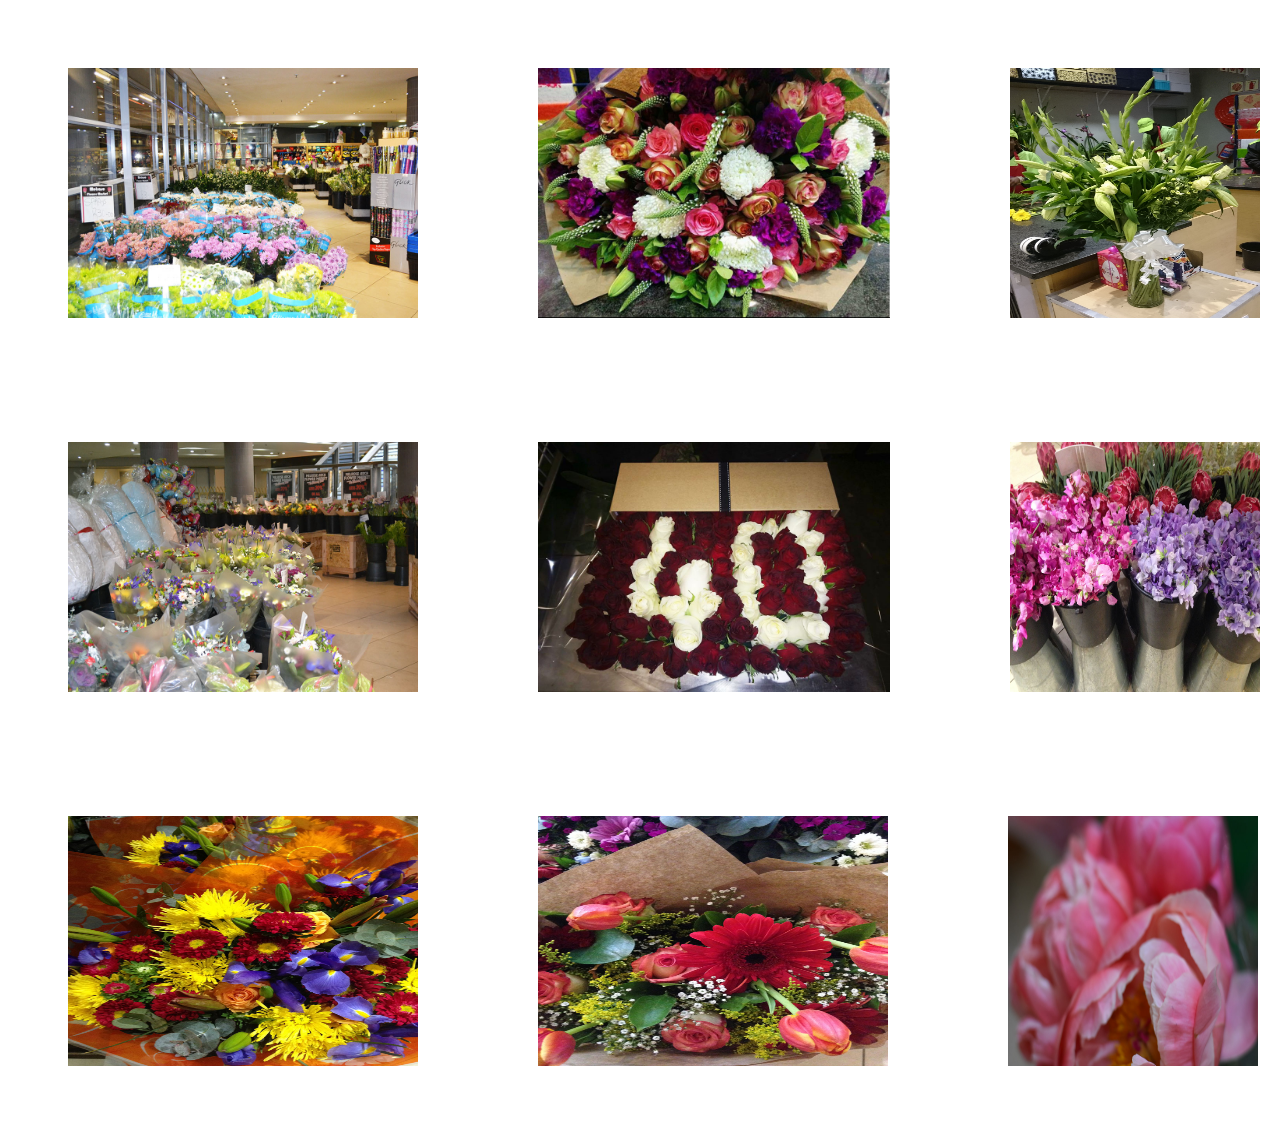
==== index.html @ 119f899b "first commit" ====
<!DOCTYPE html>
<html lang="en">
<head>
 <meta charset="UTF-8">
 <meta name="viewport" content="width=device-width, initial-scale=1.0">
 <style>
  * {
 box-sizing: border-box;
} 
.row {
 display:flex;
}
.column {
 flex: 33.33%;
 padding: 10px;
 align-content: center;
 margin: 50px;
}
 </style>
 <title>Photo gallery</title>
 <link rel="stylesheet" href="style.css">
</head>


<body>

<section id="first-line">
 <div class="row">
  <div class="column">
   <img src="gal1.jpg" style="width:350px" height="250px">
  </div>
    <div class="column">
   <img src="gal2.jpg" style="width: 352px" height="250px">
   </div>
     <div class="column">
    <img src="gal3.jpg" style="width:250px" height="250px">
    </div></div></section>

<section id="second-line">
  <div class="row">
    <div class="column">
      <img src="gal5.jpg" style="width:350px" height="250px">
    </div>
    <div class="column">
      <img src="gal6.jpg" style="width:352px" height="250px">
    </div>
    <div class="column">
      <img src="gal7.jpg" style="width:250px" height="250px">
    </div>
  </div>
</section>

<section id="third-line"></section>
<div class="row">
  <div class="column">
    <img src="gal8.jpg" style="width:350px" height="250px">
   </div>
   <div class="column">
    <img src="gal9.jpg" style="width:350px" height="250px">
    </div>
    <div class="column">
      <img src="gall1.jpg" style="width:250px" height="250px">
    </div>
</div>

 
</body>
</html>
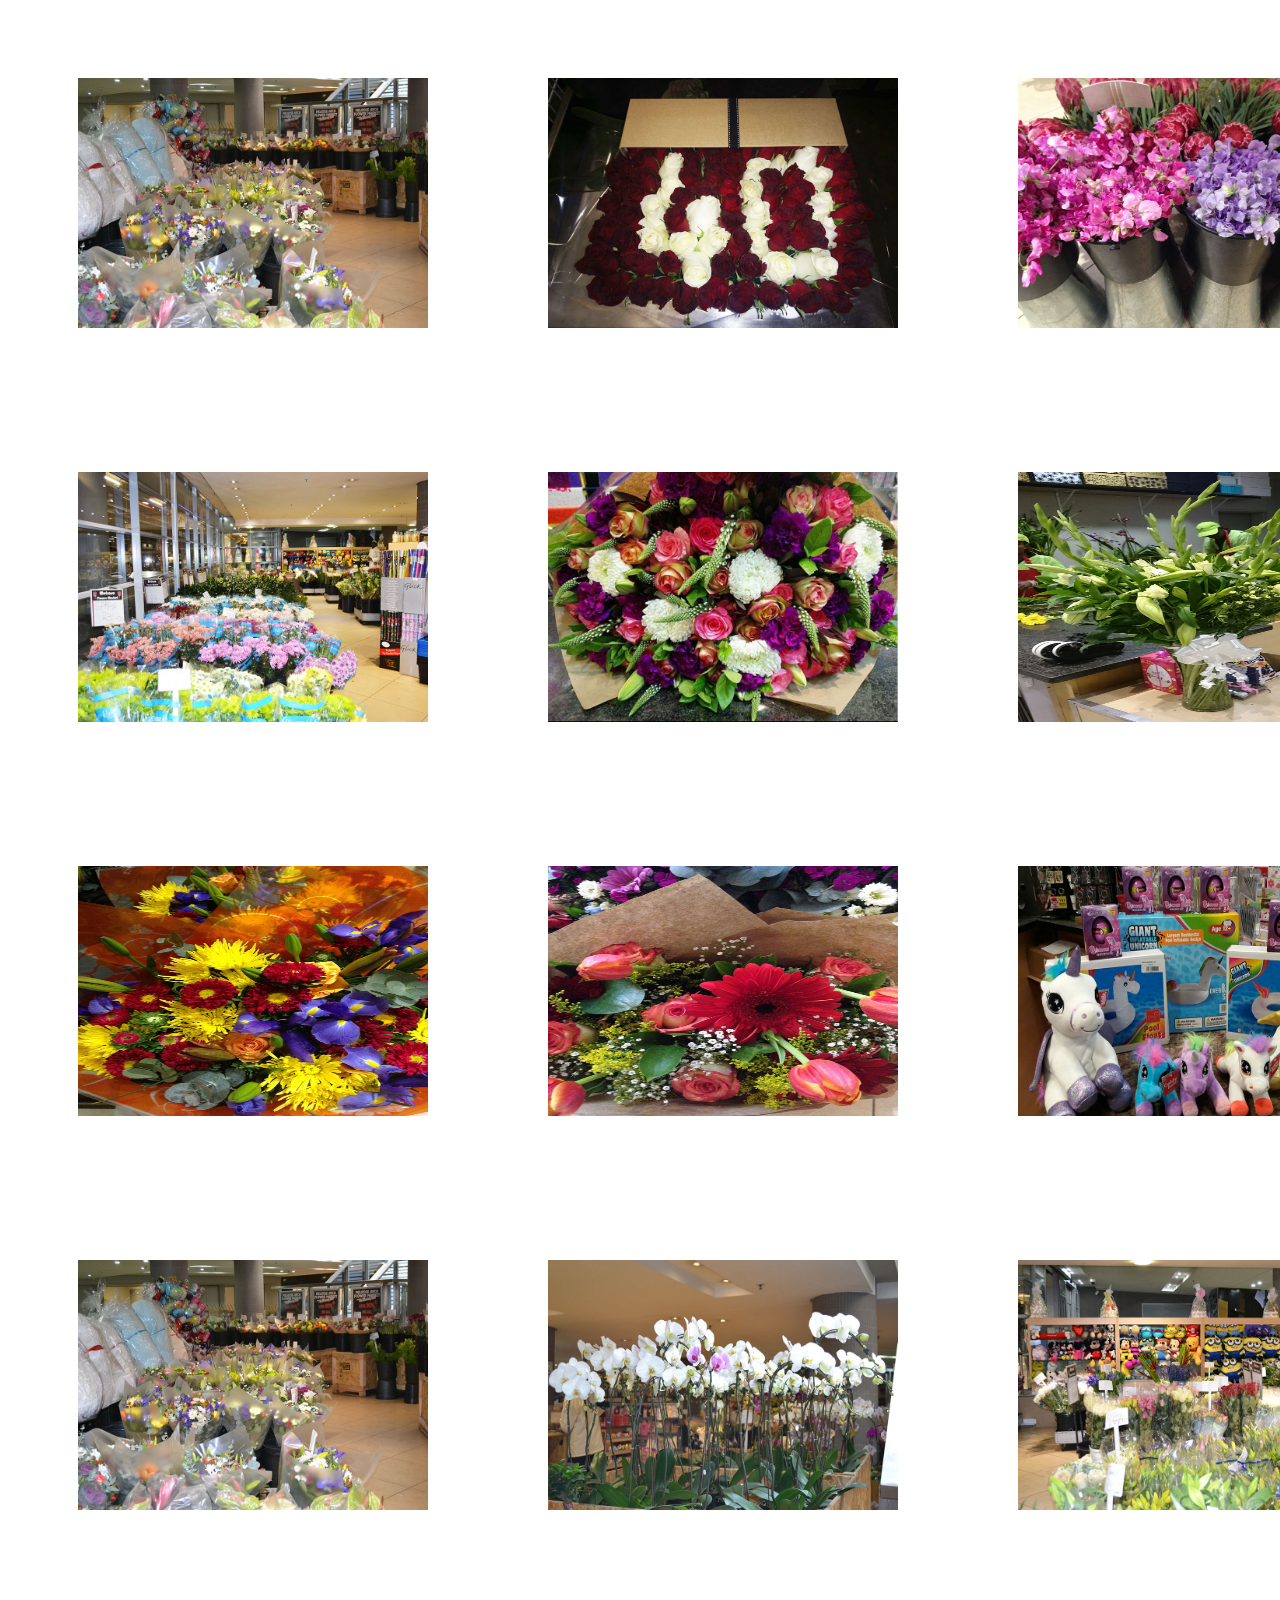
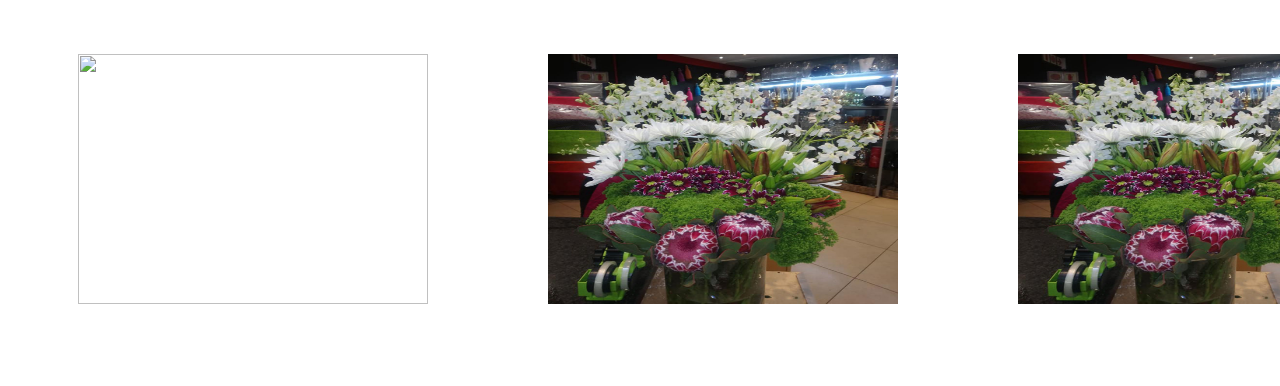
==== commit 41ac38c9: "added images to one folder" ====
--- a/index.html
+++ b/index.html
@@ -3,20 +3,6 @@
 <head>
  <meta charset="UTF-8">
  <meta name="viewport" content="width=device-width, initial-scale=1.0">
- <style>
-  * {
- box-sizing: border-box;
-} 
-.row {
- display:flex;
-}
-.column {
- flex: 33.33%;
- padding: 10px;
- align-content: center;
- margin: 50px;
-}
- </style>
  <title>Photo gallery</title>
  <link rel="stylesheet" href="style.css">
 </head>
@@ -27,25 +13,25 @@
 <section id="first-line">
  <div class="row">
   <div class="column">
-   <img src="gal1.jpg" style="width:350px" height="250px">
+   <img src="./Images/gal5.jpg" class="img">
   </div>
     <div class="column">
-   <img src="gal2.jpg" style="width: 352px" height="250px">
+   <img src="./Images/gal6.jpg" class="img">
    </div>
      <div class="column">
-    <img src="gal3.jpg" style="width:250px" height="250px">
+    <img src="./Images/gal7.jpg"  class="img">
     </div></div></section>
 
 <section id="second-line">
   <div class="row">
     <div class="column">
-      <img src="gal5.jpg" style="width:350px" height="250px">
+      <img src="./Images/gal1.jpg"  class="img">
     </div>
     <div class="column">
-      <img src="gal6.jpg" style="width:352px" height="250px">
+      <img src="./Images/gal2.jpg"  class="img">
     </div>
     <div class="column">
-      <img src="gal7.jpg" style="width:250px" height="250px">
+      <img src="./Images/gal3.jpg"  class="img">
     </div>
   </div>
 </section>
@@ -53,13 +39,39 @@
 <section id="third-line"></section>
 <div class="row">
   <div class="column">
-    <img src="gal8.jpg" style="width:350px" height="250px">
+    <img src="./Images/gal8.jpg" class="img">
    </div>
    <div class="column">
-    <img src="gal9.jpg" style="width:350px" height="250px">
+    <img src="./Images/gal9.jpg" class="img">
     </div>
     <div class="column">
-      <img src="gall1.jpg" style="width:250px" height="250px">
+      <img src="./Images/gall10.jpg" class="img">
+    </div>
+</div>
+
+<section id="fourth-line"></section>
+<div class="row">
+  <div class="column">
+    <img src="./Images/gall11.jpg" class="img">
+   </div>
+   <div class="column">
+    <img src="./Images/gall12.jpg" class="img">
+    </div>
+    <div class="column">
+      <img src="./Images/gall13.jpg" class="img">
+    </div>
+</div>
+
+<section id="fifth-line"></section>
+<div class="row">
+  <div class="column">
+    <img src="./Images/gal14.jpg" class="img">
+   </div>
+   <div class="column">
+    <img src="./Images/gall14.jpg" class="img">
+    </div>
+    <div class="column">
+      <img src="./Images/gall14.jpg" class="img">
     </div>
 </div>
 
--- a/style.css
+++ b/style.css
@@ -0,0 +1,20 @@
+.row {
+ margin:auto;
+ padding: 10px;
+}
+* {
+ box-sizing: border-box;
+} 
+.row {
+ display:flex;
+}
+.column {
+ flex: 33.33%;
+ padding: 10px;
+ align-content: center;
+ margin: 50px;
+}
+.img {
+ width: 350px;
+ height: 250px;
+}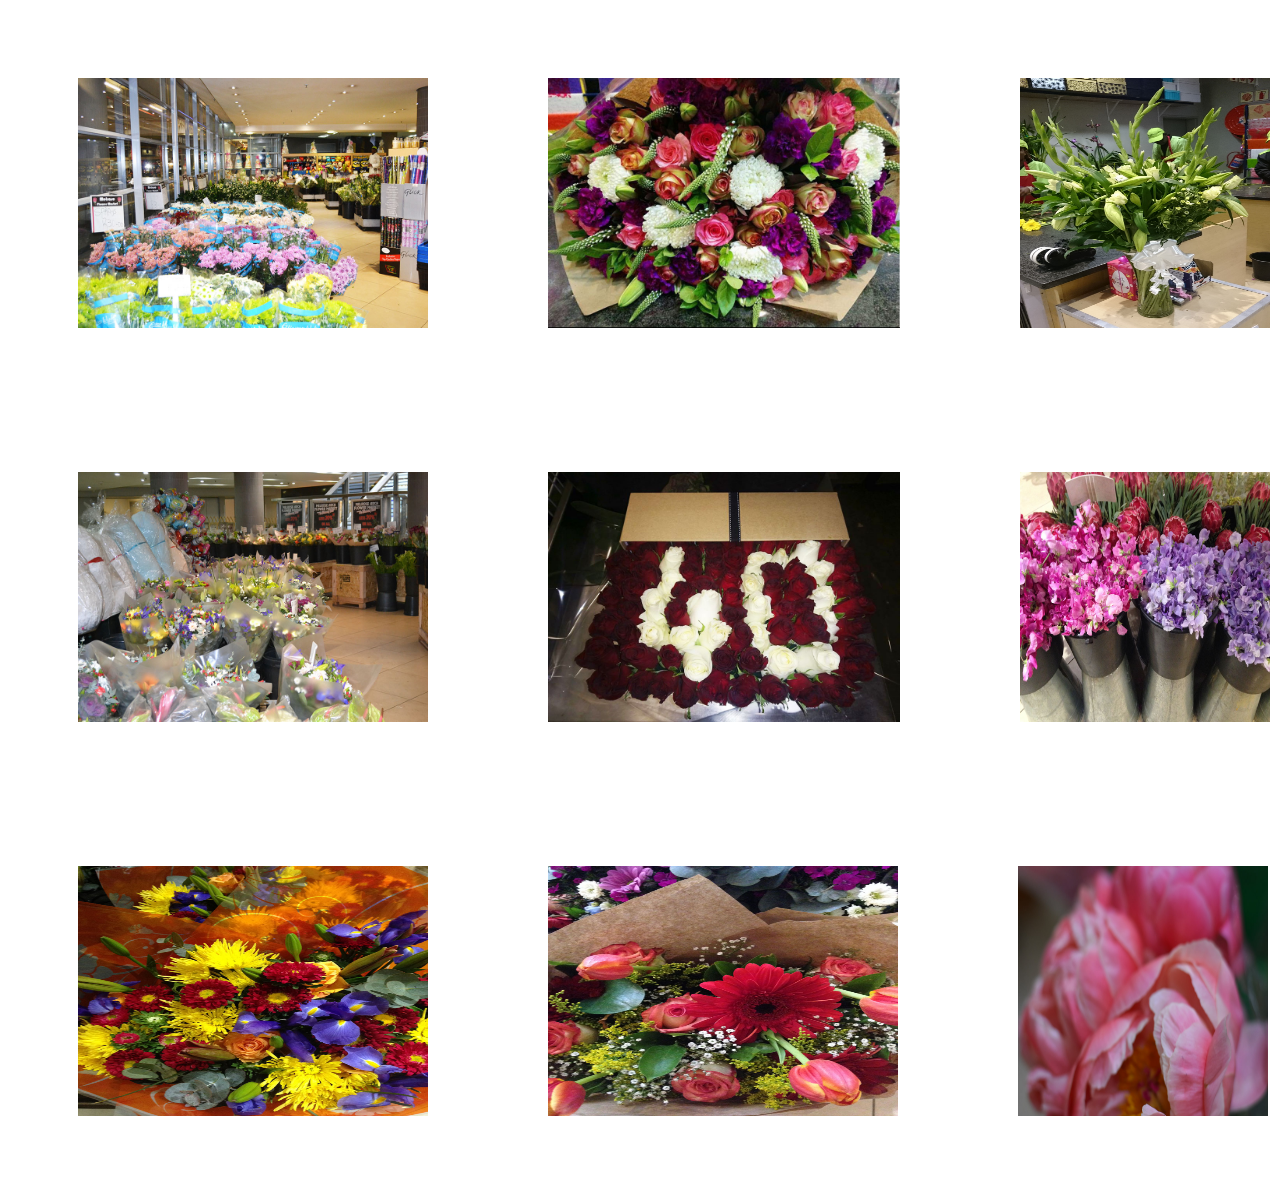
==== commit c94554a9: "Merge branch 'main' of https://github.com/zinhle9-svg/ZeePractice" ====
--- a/index.html
+++ b/index.html
@@ -1,80 +1,66 @@
 <!DOCTYPE html>
 <html lang="en">
-<head>
- <meta charset="UTF-8">
- <meta name="viewport" content="width=device-width, initial-scale=1.0">
- <title>Photo gallery</title>
- <link rel="stylesheet" href="style.css">
-</head>
+  <head>
+    <meta charset="UTF-8" />
+    <meta name="viewport" content="width=device-width, initial-scale=1.0" />
+    <style>
+      * {
+        box-sizing: border-box;
+      }
+      .row {
+        display: flex;
+      }
+      .column {
+        flex: 33.33%;
+        padding: 10px;
+        align-content: center;
+        margin: 50px;
+      }
+    </style>
+    <title>Photo gallery</title>
+    <link rel="stylesheet" href="style.css" />
+  </head>
 
+  <body>
+    <section id="first-line">
+      <div class="row">
+        <div class="column">
+          <img src="gal1.jpg" style="width: 350px" height="250px" />
+        </div>
+        <div class="column">
+          <img src="gal2.jpg" style="width: 352px" height="250px" />
+        </div>
+        <div class="column">
+          <img src="gal3.jpg" style="width: 250px" height="250px" />
+        </div>
+      </div>
+    </section>
 
-<body>
+    <section id="second-line">
+      <div class="row">
+        <div class="column">
+          <img src="gal5.jpg" style="width: 350px" height="250px" />
+        </div>
+        <div class="column">
+          <img src="gal6.jpg" style="width: 352px" height="250px" />
+        </div>
+        <div class="column">
+          <img src="gal7.jpg" style="width: 250px" height="250px" />
+        </div>
+      </div>
+    </section>
 
-<section id="first-line">
- <div class="row">
-  <div class="column">
-   <img src="./Images/gal5.jpg" class="img">
-  </div>
-    <div class="column">
-   <img src="./Images/gal6.jpg" class="img">
-   </div>
-     <div class="column">
-    <img src="./Images/gal7.jpg"  class="img">
-    </div></div></section>
-
-<section id="second-line">
-  <div class="row">
-    <div class="column">
-      <img src="./Images/gal1.jpg"  class="img">
+    <section id="third-line"></section>
+    <div class="row">
+      <div class="column">
+        <img src="gal8.jpg" style="width: 350px" height="250px" />
+      </div>
+      <div class="column">
+        <img src="gal9.jpg" style="width: 350px" height="250px" />
+      </div>
+      <div class="column">
+        <img src="gall1.jpg" style="width: 250px" height="250px" />
+      </div>
     </div>
-    <div class="column">
-      <img src="./Images/gal2.jpg"  class="img">
-    </div>
-    <div class="column">
-      <img src="./Images/gal3.jpg"  class="img">
-    </div>
-  </div>
-</section>
-
-<section id="third-line"></section>
-<div class="row">
-  <div class="column">
-    <img src="./Images/gal8.jpg" class="img">
-   </div>
-   <div class="column">
-    <img src="./Images/gal9.jpg" class="img">
-    </div>
-    <div class="column">
-      <img src="./Images/gall10.jpg" class="img">
-    </div>
-</div>
-
-<section id="fourth-line"></section>
-<div class="row">
-  <div class="column">
-    <img src="./Images/gall11.jpg" class="img">
-   </div>
-   <div class="column">
-    <img src="./Images/gall12.jpg" class="img">
-    </div>
-    <div class="column">
-      <img src="./Images/gall13.jpg" class="img">
-    </div>
-</div>
-
-<section id="fifth-line"></section>
-<div class="row">
-  <div class="column">
-    <img src="./Images/gal14.jpg" class="img">
-   </div>
-   <div class="column">
-    <img src="./Images/gall14.jpg" class="img">
-    </div>
-    <div class="column">
-      <img src="./Images/gall14.jpg" class="img">
-    </div>
-</div>
-
- 
-</body>
-</html>+  </body>
+</html>
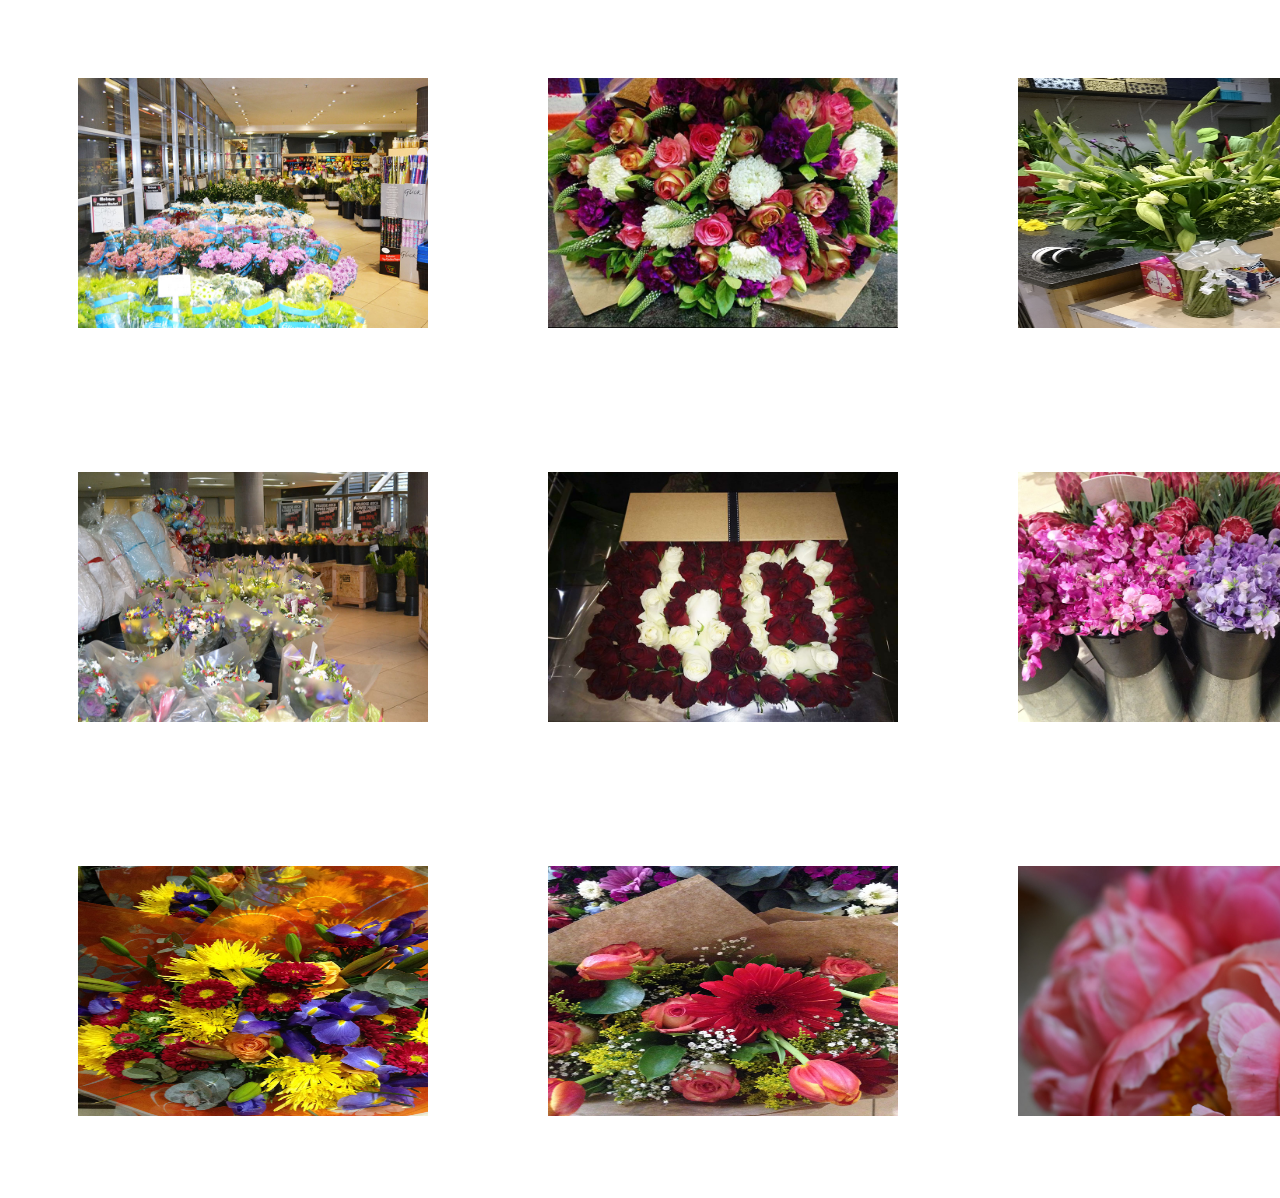
==== commit 9939513b: "added classes on each image" ====
--- a/index.html
+++ b/index.html
@@ -3,20 +3,7 @@
   <head>
     <meta charset="UTF-8" />
     <meta name="viewport" content="width=device-width, initial-scale=1.0" />
-    <style>
-      * {
-        box-sizing: border-box;
-      }
-      .row {
-        display: flex;
-      }
-      .column {
-        flex: 33.33%;
-        padding: 10px;
-        align-content: center;
-        margin: 50px;
-      }
-    </style>
+  
     <title>Photo gallery</title>
     <link rel="stylesheet" href="style.css" />
   </head>
@@ -25,13 +12,13 @@
     <section id="first-line">
       <div class="row">
         <div class="column">
-          <img src="gal1.jpg" style="width: 350px" height="250px" />
+          <img src="./Images/gal1.jpg" class="img"/>
         </div>
         <div class="column">
-          <img src="gal2.jpg" style="width: 352px" height="250px" />
+          <img src="./Images/gal2.jpg" class="img"/>
         </div>
         <div class="column">
-          <img src="gal3.jpg" style="width: 250px" height="250px" />
+          <img src="./Images/gal3.jpg" class="img" />
         </div>
       </div>
     </section>
@@ -39,13 +26,13 @@
     <section id="second-line">
       <div class="row">
         <div class="column">
-          <img src="gal5.jpg" style="width: 350px" height="250px" />
+          <img src="./Images/gal5.jpg" class="img"/>
         </div>
         <div class="column">
-          <img src="gal6.jpg" style="width: 352px" height="250px" />
+          <img src="./Images/gal6.jpg" class="img" />
         </div>
         <div class="column">
-          <img src="gal7.jpg" style="width: 250px" height="250px" />
+          <img src="./Images/gal7.jpg" class="img" />
         </div>
       </div>
     </section>
@@ -53,13 +40,13 @@
     <section id="third-line"></section>
     <div class="row">
       <div class="column">
-        <img src="gal8.jpg" style="width: 350px" height="250px" />
+        <img src="./Images/gal8.jpg"  class="img"/>
       </div>
       <div class="column">
-        <img src="gal9.jpg" style="width: 350px" height="250px" />
+        <img src="./Images/gal9.jpg" class="img"/>
       </div>
       <div class="column">
-        <img src="gall1.jpg" style="width: 250px" height="250px" />
+        <img src="./Images/gall1.jpg" class="img"/>
       </div>
     </div>
   </body>
